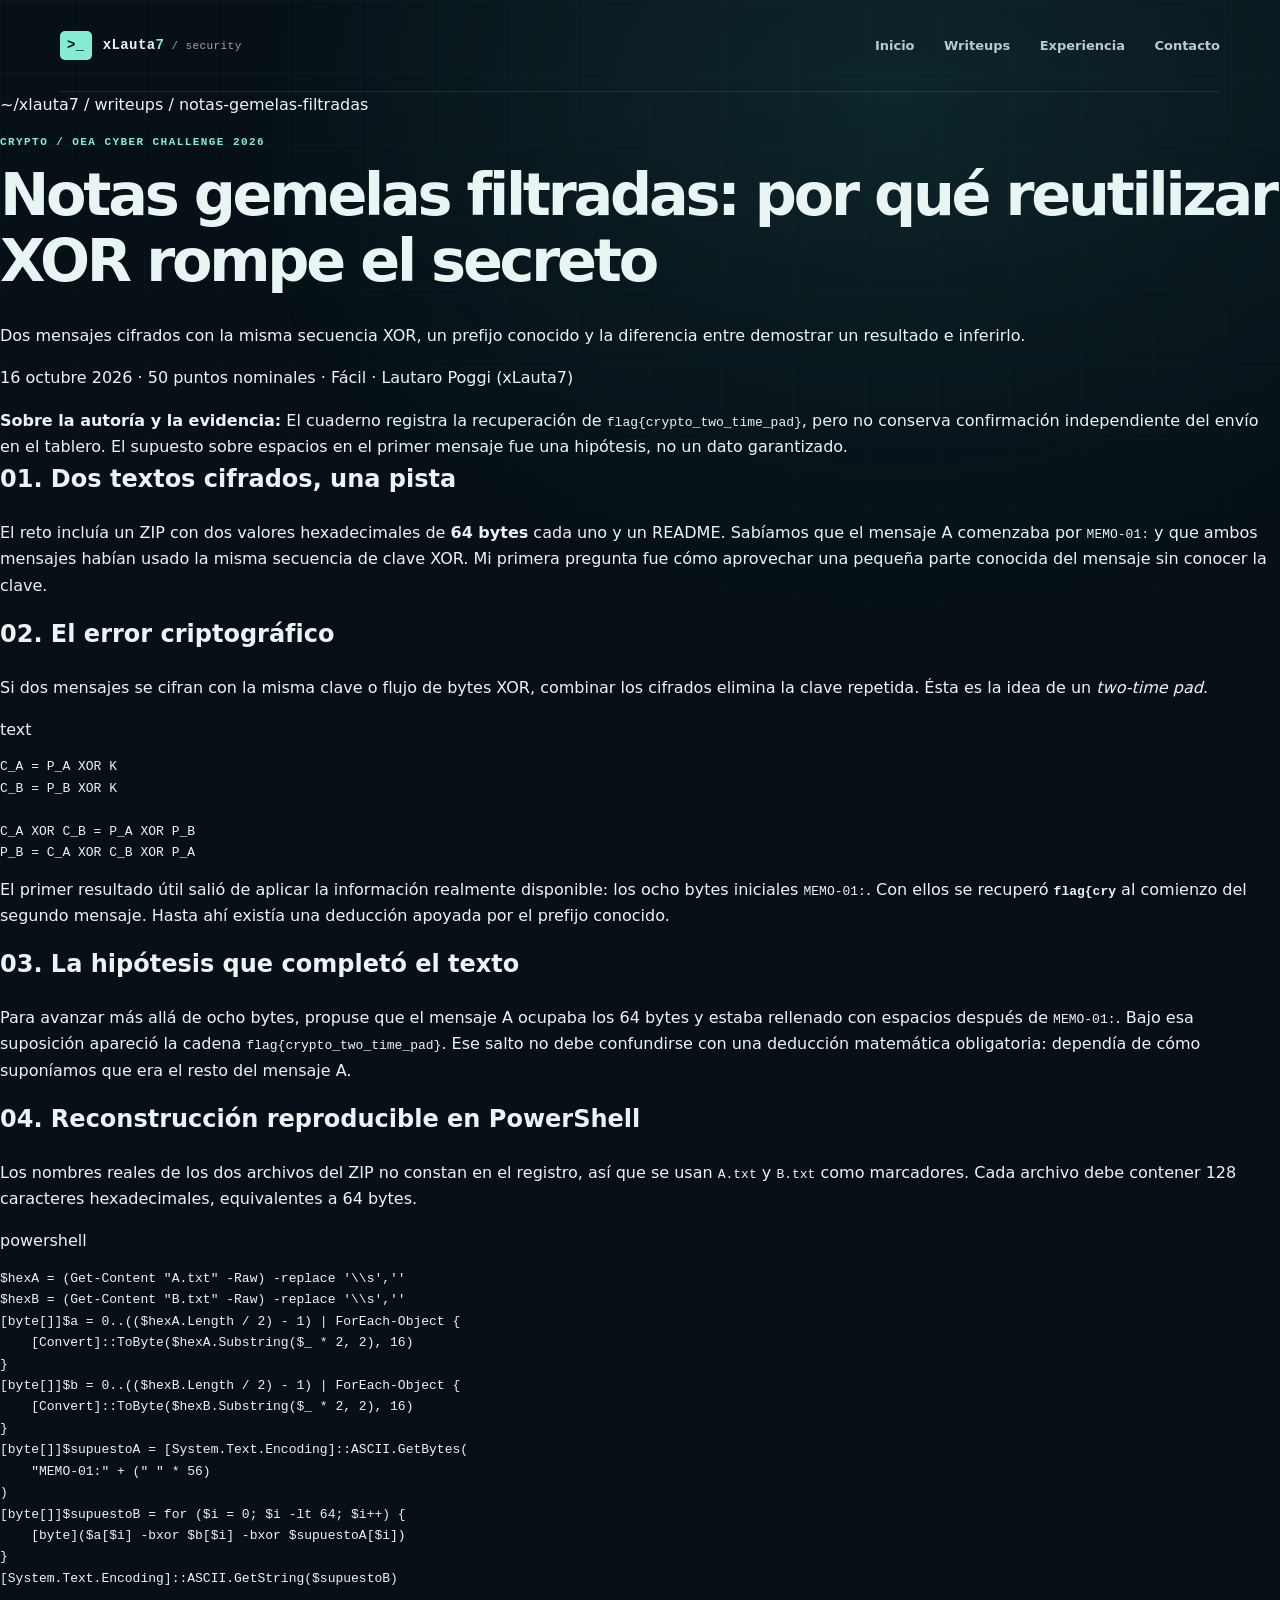
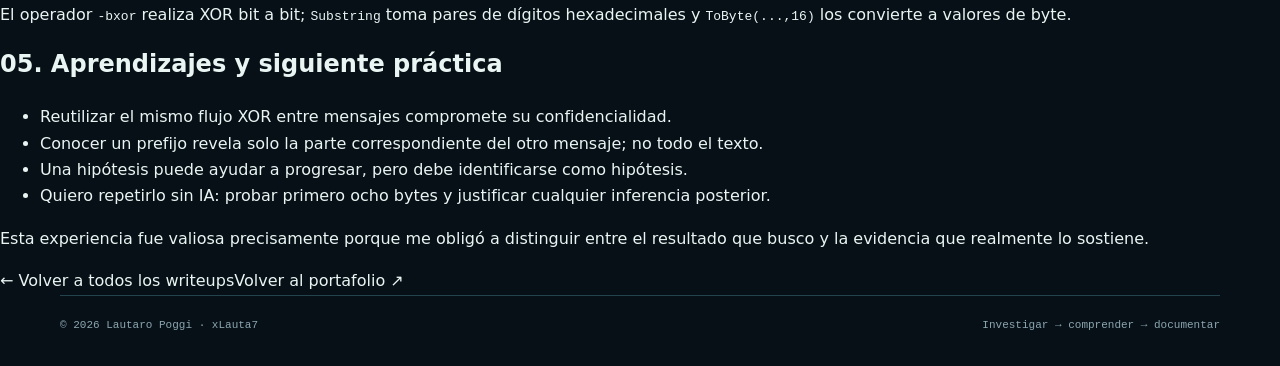
==== blog/notas-gemelas-filtradas.html @ d7b5a85d "Add OEA CTF writeup: notas-gemelas-filtradas" ====
<!doctype html>
<html lang="es"><head><meta charset="utf-8"><meta name="viewport" content="width=device-width,initial-scale=1"><meta name="color-scheme" content="dark"><meta name="theme-color" content="#0a1018"><meta name="description" content="Dos mensajes cifrados con la misma secuencia XOR, un prefijo conocido y la diferencia entre demostrar un resultado e inferirlo."><title>Notas gemelas filtradas: por qué reutilizar XOR rompe el secreto | xLauta7</title><link rel="icon" type="image/svg+xml" href="../favicon.svg"><link rel="stylesheet" href="../styles.css"></head>
<body><a class="skip-link" href="#contenido">Saltar al contenido</a><div class="background-grid" aria-hidden="true"></div>
<header class="site-header wrap"><a class="logo" href="../index.html"><span class="logo-icon">&gt;_</span><span>xLauta<span class="logo-muted">7</span><span class="logo-suffix"> / security</span></span></a><nav aria-label="Navegación principal"><a href="../index.html">Inicio</a><a href="index.html">Writeups</a><a href="../index.html#experiencia">Experiencia</a><a href="../index.html#contacto">Contacto</a></nav></header>
<main id="contenido"><article class="article-layout"><p class="blog-breadcrumb"><a href="../index.html">~/xlauta7</a> / <a href="index.html">writeups</a> / notas-gemelas-filtradas</p>
<header class="article-header"><p class="section-index">CRYPTO / OEA CYBER CHALLENGE 2026</p><h1>Notas gemelas filtradas: por qué reutilizar XOR rompe el secreto</h1><p class="article-deck">Dos mensajes cifrados con la misma secuencia XOR, un prefijo conocido y la diferencia entre demostrar un resultado e inferirlo.</p><p class="blog-meta">16 octubre 2026 · 50 puntos nominales · Fácil · Lautaro Poggi (xLauta7)</p></header>
<div class="article-notice"><strong>Sobre la autoría y la evidencia:</strong> El cuaderno registra la recuperación de <code>flag{crypto_two_time_pad}</code>, pero no conserva confirmación independiente del envío en el tablero. El supuesto sobre espacios en el primer mensaje fue una hipótesis, no un dato garantizado.</div><div class="article-content"><section id="contexto"><h2>01. Dos textos cifrados, una pista</h2><p>El reto incluía un ZIP con dos valores hexadecimales de <strong>64 bytes</strong> cada uno y un README. Sabíamos que el mensaje A comenzaba por <code>MEMO-01:</code> y que ambos mensajes habían usado la misma secuencia de clave XOR. Mi primera pregunta fue cómo aprovechar una pequeña parte conocida del mensaje sin conocer la clave.</p></section><section id="teoria"><h2>02. El error criptográfico</h2><p>Si dos mensajes se cifran con la misma clave o flujo de bytes XOR, combinar los cifrados elimina la clave repetida. Ésta es la idea de un <em>two-time pad</em>.</p><div class="code-label">text</div><pre><code>C_A = P_A XOR K
C_B = P_B XOR K

C_A XOR C_B = P_A XOR P_B
P_B = C_A XOR C_B XOR P_A</code></pre><p>El primer resultado útil salió de aplicar la información realmente disponible: los ocho bytes iniciales <code>MEMO-01:</code>. Con ellos se recuperó <strong><code>flag{cry</code></strong> al comienzo del segundo mensaje. Hasta ahí existía una deducción apoyada por el prefijo conocido.</p></section><section id="hipotesis"><h2>03. La hipótesis que completó el texto</h2><p>Para avanzar más allá de ocho bytes, propuse que el mensaje A ocupaba los 64 bytes y estaba rellenado con espacios después de <code>MEMO-01:</code>. Bajo esa suposición apareció la cadena <code>flag{crypto_two_time_pad}</code>. Ese salto no debe confundirse con una deducción matemática obligatoria: dependía de cómo suponíamos que era el resto del mensaje A.</p></section><section id="script"><h2>04. Reconstrucción reproducible en PowerShell</h2><p>Los nombres reales de los dos archivos del ZIP no constan en el registro, así que se usan <code>A.txt</code> y <code>B.txt</code> como marcadores. Cada archivo debe contener 128 caracteres hexadecimales, equivalentes a 64 bytes.</p><div class="code-label">powershell</div><pre><code>$hexA = (Get-Content "A.txt" -Raw) -replace '\\s',''
$hexB = (Get-Content "B.txt" -Raw) -replace '\\s',''
[byte[]]$a = 0..(($hexA.Length / 2) - 1) | ForEach-Object {
    [Convert]::ToByte($hexA.Substring($_ * 2, 2), 16)
}
[byte[]]$b = 0..(($hexB.Length / 2) - 1) | ForEach-Object {
    [Convert]::ToByte($hexB.Substring($_ * 2, 2), 16)
}
[byte[]]$supuestoA = [System.Text.Encoding]::ASCII.GetBytes(
    "MEMO-01:" + (" " * 56)
)
[byte[]]$supuestoB = for ($i = 0; $i -lt 64; $i++) {
    [byte]($a[$i] -bxor $b[$i] -bxor $supuestoA[$i])
}
[System.Text.Encoding]::ASCII.GetString($supuestoB)</code></pre><p>El operador <code>-bxor</code> realiza XOR bit a bit; <code>Substring</code> toma pares de dígitos hexadecimales y <code>ToByte(...,16)</code> los convierte a valores de byte.</p></section><section id="conclusion"><h2>05. Aprendizajes y siguiente práctica</h2><ul><li>Reutilizar el mismo flujo XOR entre mensajes compromete su confidencialidad.</li><li>Conocer un prefijo revela solo la parte correspondiente del otro mensaje; no todo el texto.</li><li>Una hipótesis puede ayudar a progresar, pero debe identificarse como hipótesis.</li><li>Quiero repetirlo sin IA: probar primero ocho bytes y justificar cualquier inferencia posterior.</li></ul><p>Esta experiencia fue valiosa precisamente porque me obligó a distinguir entre el resultado que busco y la evidencia que realmente lo sostiene.</p></section></div>
<div class="article-end"><a href="index.html">← Volver a todos los writeups</a><a href="../index.html">Volver al portafolio ↗</a></div></article></main><footer class="wrap site-footer"><span>© <span id="year">2026</span> Lautaro Poggi · xLauta7</span><span>Investigar → comprender → documentar</span></footer><script src="../script.js" defer></script></body></html>
---- styles.css ----
:root {
  --bg:#071017; --bg2:#0a1720; --surface:#101f28; --border:#25404b;
  --text:#e9f5f3; --muted:#a3b8c2; --accent:#85edcf; --accent2:#6ebfcf;
  --mono:ui-monospace,SFMono-Regular,Consolas,"Liberation Mono",monospace;
  --sans:Inter,ui-sans-serif,system-ui,-apple-system,BlinkMacSystemFont,"Segoe UI",sans-serif;
}
* { box-sizing: border-box; }
html { scroll-behavior: smooth; }
body { margin:0; background:var(--bg); color:var(--text); font-family:var(--sans); line-height:1.65; }
a { color:inherit; text-decoration:none; }
a:focus-visible { outline:3px solid var(--accent); outline-offset:5px; border-radius:3px; }
::selection { background:#85edcf; color:#071017; }
.background-grid { position:absolute; z-index:-1; inset:0 0 auto; height:820px; pointer-events:none; background:radial-gradient(ellipse at 70% 15%,#174c4c68,transparent 52%),linear-gradient(#17323b35 1px, transparent 1px),linear-gradient(90deg,#17323b35 1px,transparent 1px); background-size:auto,72px 72px,72px 72px; mask-image:linear-gradient(to bottom,#000 8%,transparent 100%); }
.wrap { width:min(1160px,calc(100% - 48px)); margin-inline:auto; }
.skip-link { position:absolute; top:-80px; left:20px; padding:10px 16px; background:var(--accent); color:#071017; z-index:100; }
.skip-link:focus { top:10px; }
.site-header { min-height:92px; display:flex; justify-content:space-between; align-items:center; gap:24px; border-bottom:1px solid #37515b66; }
.logo { font-family:var(--mono); font-weight:750; font-size:14px; letter-spacing:.03em; display:inline-flex; gap:11px; align-items:center; white-space:nowrap; }
.logo-icon { display:grid; place-items:center; background:var(--accent); color:#041218; padding:3px 7px; border-radius:5px; font-size:14px; }
.logo-muted { color:var(--accent); }
.site-header nav { display:flex; flex-wrap:wrap; gap:clamp(12px,2.3vw,30px); font-size:13px; font-weight:600; color:#b6cbd2; }
.site-header nav a:hover { color:var(--accent); }
.hero { min-height:680px; display:grid; align-items:center; grid-template-columns:1.1fr .9fr; gap:7%; padding-top:65px; padding-bottom:105px; }
.eyebrow,.section-index,.card-id { font:600 11px/1.5 var(--mono); letter-spacing:.13em; color:var(--accent); }
.eyebrow { display:flex; align-items:center; gap:9px; margin-bottom:22px; }
.status-dot { height:7px; width:7px; border-radius:50%; background:var(--accent); box-shadow:0 0 0 5px #85edcf20; }
h1,h2,h3,p { margin-top:0; }
h1 { font-size:clamp(42px,4.6vw,66px); font-weight:760; line-height:1.13; letter-spacing:-.055em; margin-bottom:28px; }
h1 em { color:var(--accent); font-style:normal; }
.accent { color:var(--accent); }
.lead { color:#bed1d7; font-size:16px; max-width:595px; line-height:1.9; }
.actions { display:flex; gap:12px; flex-wrap:wrap; margin:34px 0 22px; }
.button { display:inline-flex; align-items:center; justify-content:center; gap:12px; border-radius:6px; padding:12px 18px; font-size:13px; font-weight:750; transition:transform .15s,background .15s; }
.button:hover { transform:translateY(-2px); }
.button-primary { background:var(--accent); color:#071017; }
.button-primary:hover { background:#b1ffea; }
.button-secondary { border:1px solid #385662; background:#11232a; color:#e0eeee; }
.button-secondary:hover { background:#17323a; }
.hero-footnote { color:#7f9ba6; font-size:12px; max-width:465px; }
.terminal { background:#0b171edc; border:1px solid #42606a; border-radius:12px; overflow:hidden; box-shadow:0 28px 70px #0007,0 0 0 6px #c8fff207; transform:rotate(1deg); }
.terminal-bar { display:flex; align-items:center; justify-content:space-between; gap:8px; border-bottom:1px solid #2b454e; padding:12px 15px; color:#9bb2bb; font:11px var(--mono); }
.dots { display:flex; gap:6px; }.dots i { width:8px;height:8px;border-radius:50%;background:#cc7770; }.dots i:nth-child(2){background:#deb268}.dots i:nth-child(3){background:#8cbe9e}
.terminal-mark { color:var(--accent); }
.terminal-content { padding:26px 25px 12px; font:12px/1.85 var(--mono); overflow-wrap:anywhere; }
.terminal-content p { margin:0 0 10px; }
.terminal-content .prompt { color:#83eecf; }
.terminal-answer { color:#b5cdd4; padding-left:10px; margin-bottom:24px!important; }
.cursor { color:var(--accent); }
.terminal-bottom { padding:11px 16px; border-top:1px solid #253d46; background:#0f2028; font:9px var(--mono); color:#77939c; letter-spacing:.07em; }
.section { padding-top:70px; padding-bottom:80px; border-top:1px solid #29414b; scroll-margin-top:25px; }
.section-heading { margin-bottom:32px; max-width:700px; }
.section-heading h2,.contact-inner h2 { margin:13px 0 15px; font-size:clamp(27px,3vw,39px); line-height:1.24; letter-spacing:-.04em; }
.section-heading p { color:var(--muted); font-size:15px; }
.about-grid { display:grid; grid-template-columns:1fr 1fr; gap:9%; }
.about-grid > div:first-child p { max-width:560px; color:#bdcfd6; margin-bottom:19px; font-size:15px; }
.facts { border:1px solid var(--border); border-radius:9px; background:linear-gradient(160deg,#122630,#0e1c24); overflow:hidden; }
.facts > div { display:flex; flex-direction:column; padding:16px 23px; border-bottom:1px solid #29424a; }
.facts > div:last-child { border:0; }
.facts span { color:var(--accent); font:10px var(--mono); letter-spacing:.06em; text-transform:uppercase; }
.facts strong { font-size:15px; margin-top:4px; }.facts small { color:#9cb5be; font-size:12px; }
.project-grid { display:grid;grid-template-columns:repeat(2,minmax(0,1fr)); gap:20px; }
.project-card { min-height:360px; padding:25px; border:1px solid #28454e; border-radius:10px; background:linear-gradient(145deg,#11242b,#0b171e); display:flex; flex-direction:column; }
.project-card.featured { border-color:#397e78; background:linear-gradient(145deg,#163a37,#10242b 65%); }
.card-top { display:flex;justify-content:space-between;gap:10px;align-items:center; }
.pill { font:11px var(--mono); padding:5px 9px; border:1px solid #4c6771; color:#bdd0d6; border-radius:99px; white-space:nowrap; }
.pill-progress { border-color:#3e917b; color:var(--accent); }
.project-icon { display:grid;place-items:center; width:44px;height:44px;border:1px solid #4b817d;border-radius:9px; color:var(--accent); font:22px var(--mono); margin:25px 0 16px; }
.project-card h3 {font-size:21px;line-height:1.3;letter-spacing:-.025em;margin-bottom:9px}
.project-card p {color:#afc7ce; font-size:14px; line-height:1.7; }
.chips {display:flex; gap:7px; flex-wrap:wrap; margin-top:auto;padding-top:10px; }
.chips span {font:11px var(--mono); border:1px solid #31505a; border-radius:4px; color:#b4d7d0; padding:5px 8px;}
.project-card .card-note {font:11px/1.6 var(--mono);margin-top:18px;margin-bottom:0;color:#7dada6;}
.experience-grid { display:grid;grid-template-columns:repeat(3,minmax(0,1fr));gap:18px; }
.experience-item { padding:21px 21px 20px; border-left:2px solid #63bba6; background:#12222a; }
.experience-number { font:700 26px var(--mono); color:var(--accent); }
.experience-item h3 { margin:18px 0 8px;font-size:17px;line-height:1.4; }
.experience-item p {margin:0; font-size:13px; color:#a8bfc8; }
.contact-section { padding:65px 30px; background:linear-gradient(110deg,#173a38,#112830 65%,#0e2028);border:1px solid #3a7069;border-radius:12px;margin-top:40px;margin-bottom:65px;scroll-margin-top:35px; }
.contact-inner {display:grid;grid-template-columns:1.4fr .6fr;gap:35px;align-items:center}.contact-inner h2 {max-width:520px}.contact-inner p {color:#b5cbc9;max-width:500px;font-size:14px}
.contact-links { display:flex;flex-direction:column;gap:8px; }.contact-links span { border-bottom:1px solid #426964; padding:9px 0; font-weight:700; font-size:14px; }.contact-links small {display:block;color:#94b4b2;font-size:11px;font-weight:400}
.site-footer { padding:23px 0 35px; border-top:1px solid #25434c;display:flex;justify-content:space-between;gap:20px;color:#8ca6b0;font:11px var(--mono); }
@media (max-width:890px) { .hero { grid-template-columns:1fr; gap:30px; min-height:auto; padding-top:75px; padding-bottom:80px; }.terminal {max-width:550px;transform:none}.hero h1 {max-width:700px}.about-grid,.contact-inner {grid-template-columns:1fr;gap:25px}.experience-grid {grid-template-columns:1fr 1fr} }
@media (max-width:620px) { .wrap {width:min(100% - 32px,1160px)}.site-header {min-height:108px;align-items:flex-start;justify-content:center;flex-direction:column;gap:10px;padding:14px 0}.site-header nav {font-size:12px;gap:14px}.hero {padding-top:65px;padding-bottom:65px}.eyebrow {font-size:9px}.hero h1 {font-size:clamp(35px,9vw,52px)}.lead {font-size:14px}.project-grid,.experience-grid {grid-template-columns:1fr}.section {padding:55px 0}.contact-section {padding:30px 20px}.site-footer {flex-direction:column;gap:7px}.terminal-content {padding:20px 14px;font-size:10px}.terminal-bottom {font-size:8px} }
@media (prefers-reduced-motion: reduce) {html {scroll-behavior:auto}.button {transition:none}.button:hover{transform:none}}
/* xLauta7 — ajustes de identidad y presentación v1.0 */
.logo-suffix { color:#8eaab2; font-size:11px; font-weight:500; }
.intro-label { color:#adc0c7; font:700 12px/1.5 var(--mono); letter-spacing:.2em; margin-bottom:17px; }
.intro-label span { color:var(--accent); margin:0 5px; }
.hero h1 { font-size:clamp(35px,4.3vw,58px); line-height:1.17; }
.lead strong { color:var(--text); font-weight:700; }
.about-grid strong { color:var(--text); }
.mini-tags { display:flex; flex-wrap:wrap; gap:6px; margin-top:18px; }
.mini-tags span { font:10px var(--mono); color:#b3dad4; border:1px solid #31505a; border-radius:4px; padding:4px 7px; }
.experience-item { display:flex; flex-direction:column; }
.experience-item .mini-tags { margin-top:auto; padding-top:18px; }
.content-panel { display:grid; grid-template-columns:1.25fr .75fr; align-items:center; gap:40px; padding:36px; border:1px solid #315560; border-radius:12px; background:linear-gradient(135deg,#12252c,#0c1922); }
.content-panel h2 { font-size:clamp(25px,3vw,37px); letter-spacing:-.035em; line-height:1.25; margin:13px 0; }
.content-panel p { max-width:600px; color:#afc8ce; font-size:14px; margin-bottom:24px; }
.content-handle { border:1px solid #376f6a; border-radius:13px; background:radial-gradient(circle at 85% 20%,#24595466,transparent 55%),#0a1820; min-height:220px; display:flex; flex-direction:column; justify-content:center; align-items:flex-start; padding:30px; gap:8px; }
.handle-icon { display:grid;place-items:center; width:43px;height:43px;border-radius:9px;background:var(--accent);color:#06151b;font:800 22px var(--mono); }
.content-handle strong { font:700 clamp(20px,2.5vw,30px) var(--mono); overflow-wrap:anywhere; }
.content-handle > span:last-child { color:#9ab9bd; font:11px/1.6 var(--mono); }
.contact-links a, .contact-links .pending-link { display:block; border-bottom:1px solid #426964; padding:9px 0; font-weight:700; font-size:14px; }
.contact-links a:hover { color:var(--accent); }
.contact-links small { display:block;color:#94b4b2;font-size:11px;font-weight:400; }
.contact-links .pending-link { color:#b1c9c7; }
@media (max-width:890px) { .content-panel { grid-template-columns:1fr; gap:25px; }.content-handle { min-height:160px; } }
@media (max-width:620px) { .logo-suffix { display:none; }.hero h1 { font-size:clamp(32px,8vw,44px); }.content-panel {padding:23px 20px}.content-handle { padding:22px; }.intro-label{font-size:10px} }
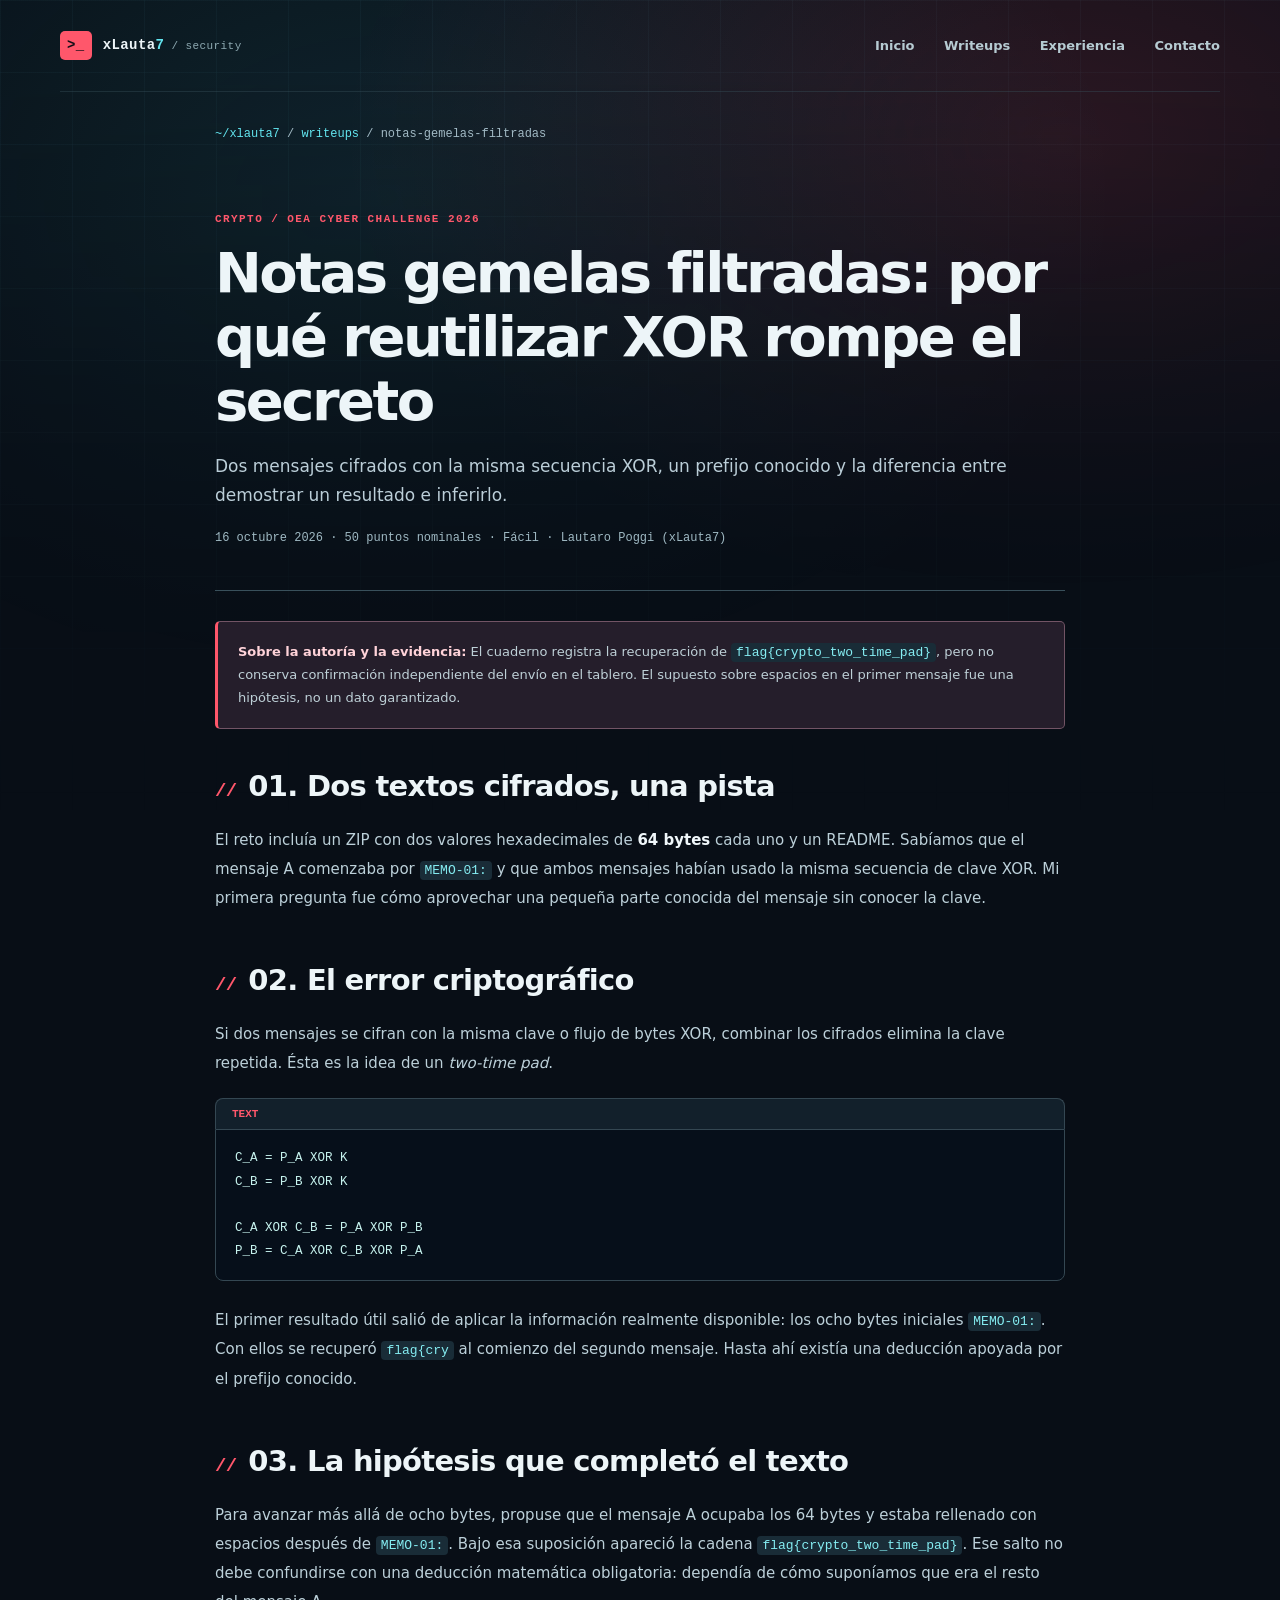
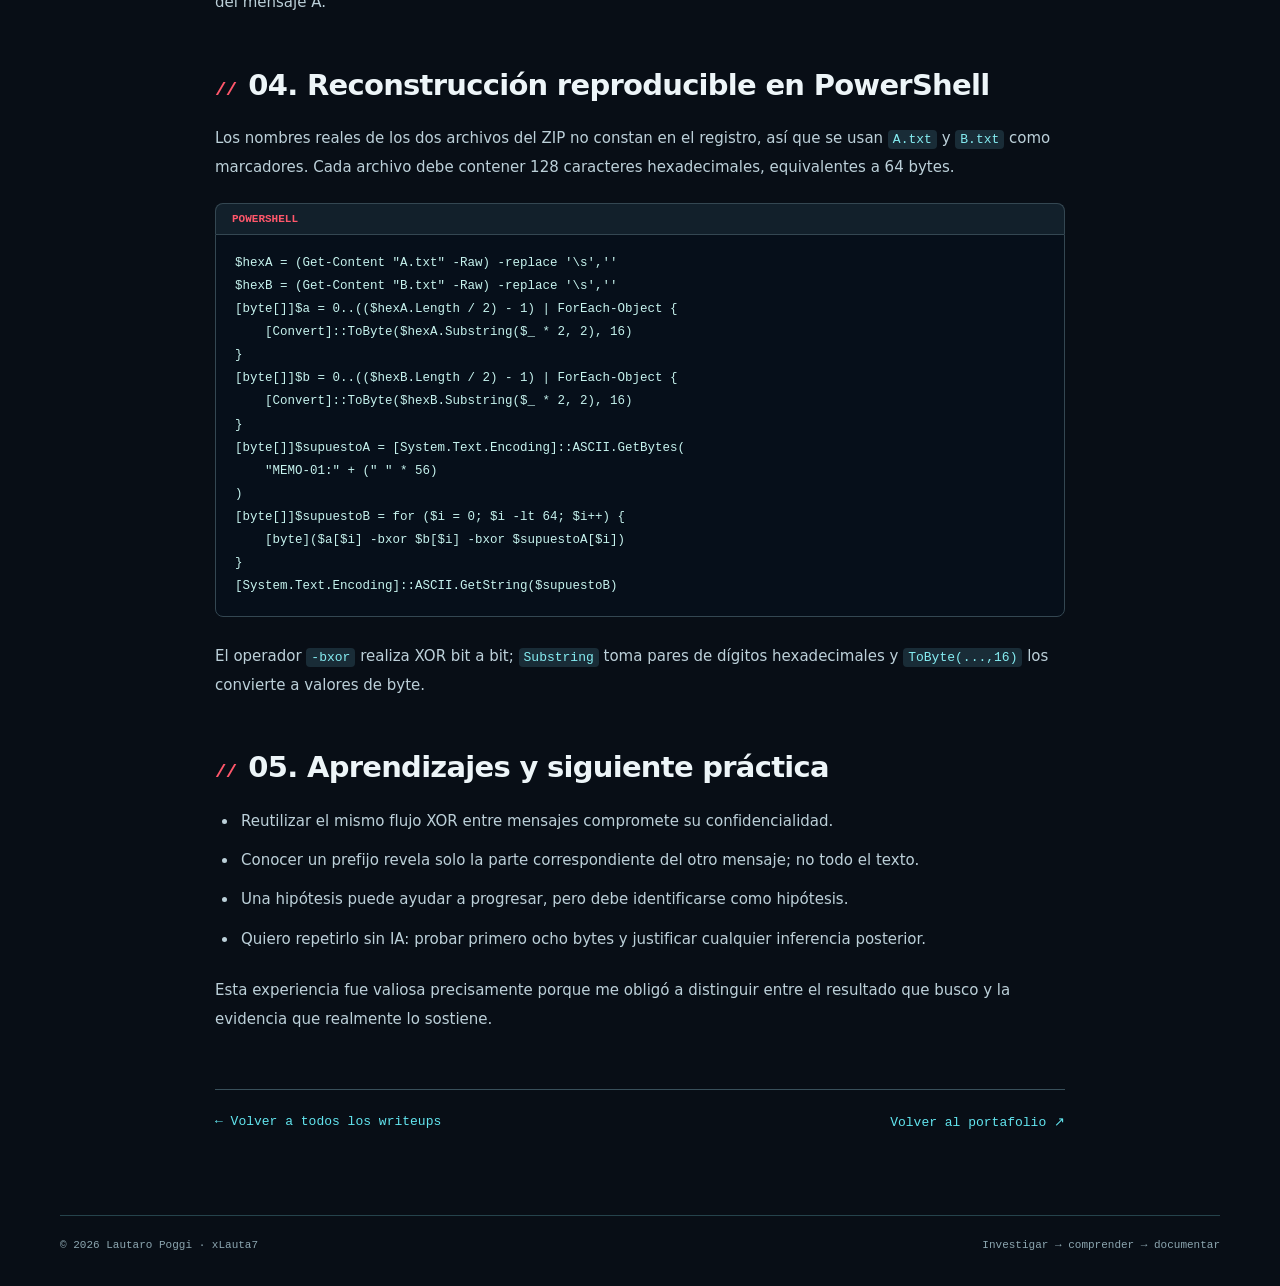
==== commit 01f82e86: "Correct PowerShell regex for whitespace in XOR writeup" ====
--- a/blog/notas-gemelas-filtradas.html
+++ b/blog/notas-gemelas-filtradas.html
@@ -8,8 +8,8 @@
 C_B = P_B XOR K
 
 C_A XOR C_B = P_A XOR P_B
-P_B = C_A XOR C_B XOR P_A</code></pre><p>El primer resultado útil salió de aplicar la información realmente disponible: los ocho bytes iniciales <code>MEMO-01:</code>. Con ellos se recuperó <strong><code>flag{cry</code></strong> al comienzo del segundo mensaje. Hasta ahí existía una deducción apoyada por el prefijo conocido.</p></section><section id="hipotesis"><h2>03. La hipótesis que completó el texto</h2><p>Para avanzar más allá de ocho bytes, propuse que el mensaje A ocupaba los 64 bytes y estaba rellenado con espacios después de <code>MEMO-01:</code>. Bajo esa suposición apareció la cadena <code>flag{crypto_two_time_pad}</code>. Ese salto no debe confundirse con una deducción matemática obligatoria: dependía de cómo suponíamos que era el resto del mensaje A.</p></section><section id="script"><h2>04. Reconstrucción reproducible en PowerShell</h2><p>Los nombres reales de los dos archivos del ZIP no constan en el registro, así que se usan <code>A.txt</code> y <code>B.txt</code> como marcadores. Cada archivo debe contener 128 caracteres hexadecimales, equivalentes a 64 bytes.</p><div class="code-label">powershell</div><pre><code>$hexA = (Get-Content "A.txt" -Raw) -replace '\\s',''
-$hexB = (Get-Content "B.txt" -Raw) -replace '\\s',''
+P_B = C_A XOR C_B XOR P_A</code></pre><p>El primer resultado útil salió de aplicar la información realmente disponible: los ocho bytes iniciales <code>MEMO-01:</code>. Con ellos se recuperó <strong><code>flag{cry</code></strong> al comienzo del segundo mensaje. Hasta ahí existía una deducción apoyada por el prefijo conocido.</p></section><section id="hipotesis"><h2>03. La hipótesis que completó el texto</h2><p>Para avanzar más allá de ocho bytes, propuse que el mensaje A ocupaba los 64 bytes y estaba rellenado con espacios después de <code>MEMO-01:</code>. Bajo esa suposición apareció la cadena <code>flag{crypto_two_time_pad}</code>. Ese salto no debe confundirse con una deducción matemática obligatoria: dependía de cómo suponíamos que era el resto del mensaje A.</p></section><section id="script"><h2>04. Reconstrucción reproducible en PowerShell</h2><p>Los nombres reales de los dos archivos del ZIP no constan en el registro, así que se usan <code>A.txt</code> y <code>B.txt</code> como marcadores. Cada archivo debe contener 128 caracteres hexadecimales, equivalentes a 64 bytes.</p><div class="code-label">powershell</div><pre><code>$hexA = (Get-Content "A.txt" -Raw) -replace '\s',''
+$hexB = (Get-Content "B.txt" -Raw) -replace '\s',''
 [byte[]]$a = 0..(($hexA.Length / 2) - 1) | ForEach-Object {
     [Convert]::ToByte($hexA.Substring($_ * 2, 2), 16)
 }
--- a/styles.css
+++ b/styles.css
@@ -106,3 +106,84 @@
 .contact-links .pending-link { color:#b1c9c7; }
 @media (max-width:890px) { .content-panel { grid-template-columns:1fr; gap:25px; }.content-handle { min-height:160px; } }
 @media (max-width:620px) { .logo-suffix { display:none; }.hero h1 { font-size:clamp(32px,8vw,44px); }.content-panel {padding:23px 20px}.content-handle { padding:22px; }.intro-label{font-size:10px} }
+
+
+/* xLauta7 v1.1 — rojo + cian. Interfaz oscura, editorial técnico. */
+:root { --bg:#080e16; --bg2:#0d1722; --surface:#14212a; --border:#354854; --text:#edf5f8; --muted:#a9becb; --accent:#62e5ef; --accent2:#ff596c; --red:#ff576b; }
+body {background-color:var(--bg);}
+.background-grid { background:radial-gradient(ellipse at 83% 17%,#ff4e6b25,transparent 48%),radial-gradient(ellipse at 30% 24%,#4de5f51b,transparent 58%),linear-gradient(#22404c27 1px,transparent 1px),linear-gradient(90deg,#22404c27 1px,transparent 1px);background-size:auto,auto,72px 72px,72px 72px; }
+.logo-icon,.handle-icon { background:var(--red);color:#140e17; }
+.logo-muted, .terminal-content .prompt,.terminal-mark,.cursor { color:var(--accent); }
+.eyebrow,.section-index,.card-id {color:var(--red);}
+.status-dot { background:var(--red);box-shadow:0 0 0 5px #ff576b23; }
+.hero h1 .accent {color:var(--red);}
+.intro-label span {color:var(--red);}
+.button-primary {background:var(--red);color:#180c13;}
+.button-primary:hover {background:#ff8595;}
+.button-secondary:hover {border-color:var(--accent);}
+.terminal {border-color:#4e5365;box-shadow:0 25px 70px #0008,0 0 0 6px #ff576b09;}
+.terminal-content .terminal-answer {color:#c2d7dc;}
+.project-card.featured { border-color:#a45467;background:linear-gradient(145deg,#311c2b,#13242b 72%); }
+.pill-progress {border-color:#c65468;color:#ff8b9c;}
+.experience-item {border-left-color:var(--red);}
+.contact-section {border-color:#804f63;background:linear-gradient(120deg,#2f182a,#142732 65%,#0e202d);}
+.content-panel {border-color:#6a4a5b;background:linear-gradient(130deg,#291927,#0f2029 70%);}
+.content-handle {border-color:#82445c;background:radial-gradient(circle at 85% 20%,#ff576b20,transparent 60%),#0a1820;}
+.site-header nav a[aria-current="page"] {color:var(--red);}
+::selection {background:var(--red);color:#10131c;}
+/* Home: ventana Research */
+.research-intro {display:flex;justify-content:space-between;align-items:flex-end;gap:22px;flex-wrap:wrap;margin-bottom:26px;}
+.research-intro .section-heading {margin-bottom:0;}
+.research-grid {display:grid;grid-template-columns:repeat(2,minmax(0,1fr));gap:14px;}
+.research-tile {padding:23px;border:1px solid #364d5b;border-radius:9px;background:linear-gradient(145deg,#182430,#111c27);transition:border-color .2s,transform .2s;}
+.research-tile:hover {border-color:var(--red);transform:translateY(-2px);}
+.research-meta {display:flex;flex-wrap:wrap;justify-content:space-between;gap:10px;font:11px var(--mono);letter-spacing:.05em;color:var(--red);}
+.research-tile h3 {font-size:20px;line-height:1.35;margin:15px 0 9px;}
+.research-tile p {font-size:13px;line-height:1.75;color:#adc2ce;margin:0;}
+.research-link {display:inline-block;margin-top:22px;color:var(--accent);font:700 12px var(--mono);}
+.research-aside {font-size:12px;color:#93aeba;margin-top:20px;}
+/* Blog / Artículos */
+.blog-wrap {width:min(1020px,calc(100% - 44px));margin:0 auto;padding:15px 0 80px;}
+.blog-breadcrumb {font:12px/1.8 var(--mono);color:#a1b9c4;margin:20px 0;}
+.blog-breadcrumb a {color:var(--accent);}
+.blog-intro {padding:52px 0 28px;}
+.blog-intro h1 {font-size:clamp(35px,5.6vw,63px);line-height:1.13;letter-spacing:-.055em;margin:15px 0 24px;}
+.blog-intro h1 .accent {color:var(--red);}
+.blog-intro p:not(.section-index) {max-width:860px;color:#bacfd7;font-size:16px;line-height:1.9;}
+.blog-summary {display:grid;grid-template-columns:repeat(3,minmax(0,1fr));gap:12px;margin:16px 0 30px;}
+.blog-summary>div {border:1px solid #38505c;border-top:2px solid var(--red);background:#111e2a;padding:18px;display:flex;flex-direction:column;gap:4px;border-radius:6px;}
+.blog-summary strong {font:700 27px var(--mono);color:var(--accent);}
+.blog-summary span {color:#9bb4c1;font-size:12px;}
+.blog-list {display:grid;grid-template-columns:repeat(2,minmax(0,1fr));gap:16px;margin-bottom:30px;}
+.blog-card {border:1px solid #365160;border-radius:10px;padding:28px 25px;background:linear-gradient(150deg,#162532,#0d1924);display:flex;flex-direction:column;min-height:270px;transition:transform .2s,border-color .2s;}
+.blog-card:hover {transform:translateY(-3px);border-color:var(--red);}
+.blog-card-head {display:flex;justify-content:space-between;gap:10px;flex-wrap:wrap;color:var(--red);font:700 11px var(--mono);}
+.blog-card h2 {font-size:22px;line-height:1.28;letter-spacing:-.02em;margin:17px 0 12px;}
+.blog-card p {color:#b4c7d0;font-size:14px;line-height:1.7;margin-bottom:18px;}
+.blog-read {margin-top:auto;color:var(--accent);font:700 12px var(--mono);}
+.blog-footnote {font-size:13px;color:#a2b7c2;margin:24px 0;}
+.blog-end,.article-end {display:flex;justify-content:space-between;gap:20px;flex-wrap:wrap;margin-top:26px;color:var(--accent);font:13px var(--mono);}
+.article-layout {width:min(850px,calc(100% - 44px));margin:0 auto;padding:12px 0 85px;}
+.article-header {padding:45px 0 28px;border-bottom:1px solid #39505b;}
+.article-header h1 {font-size:clamp(32px,4.7vw,56px);line-height:1.14;letter-spacing:-.045em;margin:14px 0 19px;}
+.article-deck {font-size:17px;line-height:1.75;color:#bbced8;}
+.blog-meta {font:12px/1.8 var(--mono);color:#9fb9c3;}
+.article-notice {margin:30px 0;padding:18px 20px;border:1px solid #725465;border-left:3px solid var(--red);background:#251e2b;color:#bed0d7;font-size:13px;line-height:1.8;border-radius:5px;}
+.article-notice strong {color:#ffd3d9;}
+.article-content section {margin:39px 0 49px;scroll-margin-top:26px;}
+.article-content h2 {font-size:clamp(22px,3vw,29px);line-height:1.3;letter-spacing:-.025em;margin:0 0 20px;}
+.article-content h2::before {content:"//";color:var(--red);font:700 19px var(--mono);margin-right:12px;}
+.article-content p,.article-content li {color:#bcd0d9;line-height:1.95;font-size:15px;}
+.article-content p {margin:0 0 17px;}
+.article-content ul {padding-left:23px;margin:14px 0 22px;}
+.article-content li {padding-left:3px;margin-bottom:10px;}
+.article-content code:not(pre code),.article-notice code {font:13px/1.5 var(--mono);color:#85edf2;background:#192c37;padding:2px 5px;border-radius:4px;overflow-wrap:anywhere;}
+.article-content strong {color:#f0f7fa;}
+.article-content pre {background:#060f1a;border:1px solid #344752;border-radius:0 0 8px 8px;padding:17px 19px;margin:0 0 25px;overflow-x:auto;tab-size:4;max-width:100%;}
+.article-content pre code {display:block;color:#c6f3ee;font:12.5px/1.85 var(--mono);white-space:pre;}
+.code-label {display:block;margin:20px 0 0;padding:9px 16px;border:1px solid #344752;border-bottom:0;border-radius:8px 8px 0 0;color:var(--red);background:#12202b;font:700 11px var(--mono);text-transform:uppercase;}
+.article-end {border-top:1px solid #39505b;padding-top:24px;margin-top:55px;}
+.article-end a:hover,.blog-end a:hover,.blog-read:hover {color:#ff8a9a;}
+@media(max-width:780px){.research-grid,.blog-list{grid-template-columns:1fr;}.blog-summary{gap:8px}.blog-summary>div{padding:13px}.blog-summary strong{font-size:22px}.article-layout,.blog-wrap{width:min(100% - 32px,1020px)}}
+@media(max-width:520px){.research-tile{padding:20px}.blog-intro{padding:30px 0}.blog-summary{grid-template-columns:1fr}.blog-card{min-height:0;padding:23px 20px}.article-content p,.article-content li{font-size:14px}.article-content pre{padding:13px;font-size:11px}.article-header{padding-top:30px}.article-content h2::before{font-size:16px}}
+@media(prefers-reduced-motion:reduce){.research-tile,.blog-card{transition:none}.research-tile:hover,.blog-card:hover{transform:none}}
